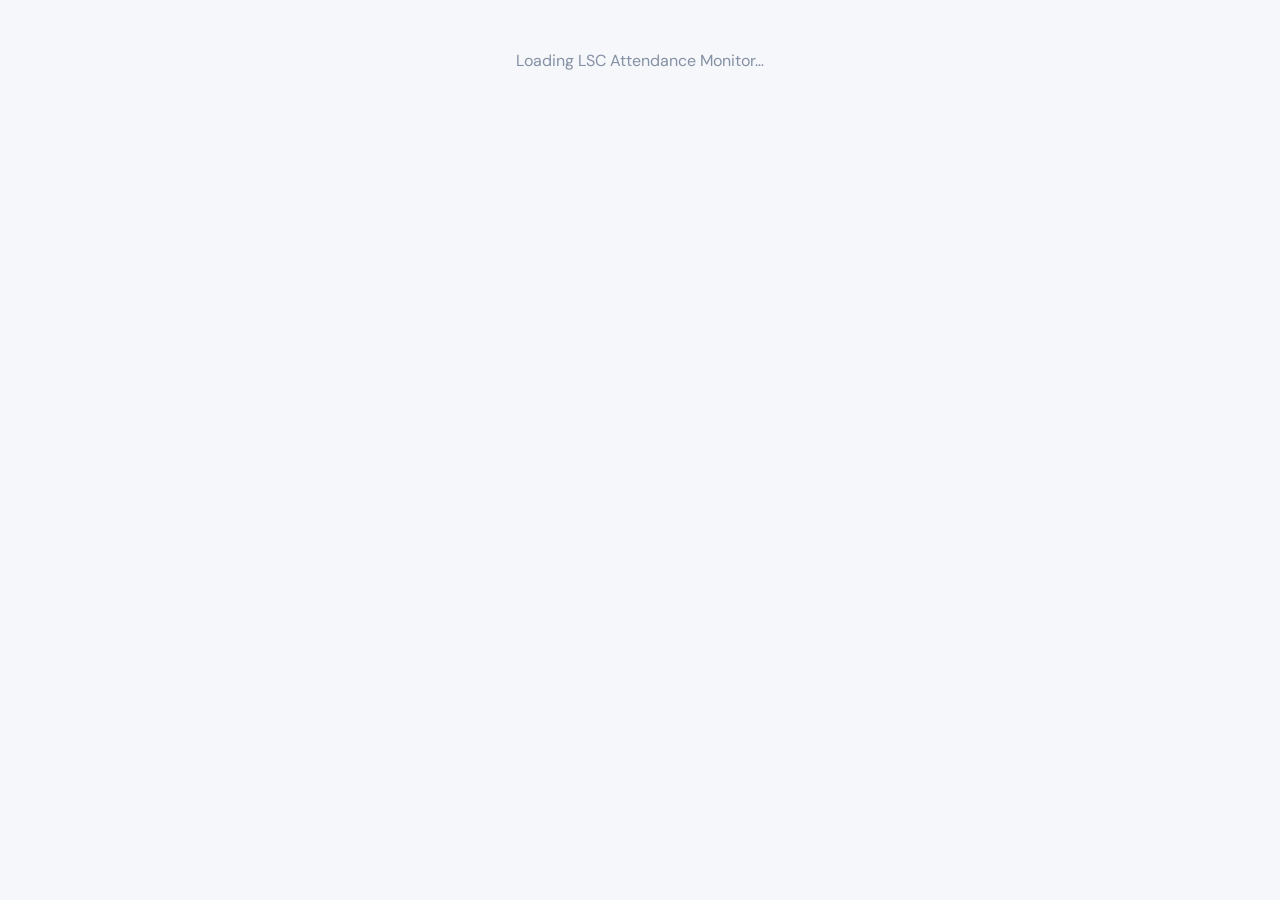
==== index.html @ e9bca082 "Create responsive LSC attendance website shell" ====
<!doctype html>
<html lang="en"><head>
<meta charset="UTF-8"><meta name="viewport" content="width=device-width,initial-scale=1">
<meta name="theme-color" content="#152645"><meta name="description" content="LSC attendance monitoring kiosk and staff dashboard">
<title>LSC Attendance Monitor | BulSU Laboratory High School</title>
<link rel="preconnect" href="https://fonts.googleapis.com"><link rel="preconnect" href="https://fonts.gstatic.com" crossorigin>
<link href="https://fonts.googleapis.com/css2?family=DM+Sans:wght@400;500;600;700;800&family=Outfit:wght@400;500;600;700;800&display=swap" rel="stylesheet">
<style>
:root{--navy:#152645;--navy2:#20365e;--blue:#3d65df;--blueLight:#eaf0ff;--ink:#19273c;--muted:#738099;--edge:#e4eaf3;--surface:#fff;--bg:#f5f7fb;--green:#159c79;--greenLight:#e9fbf5;--orange:#e18c27;--orangeLight:#fff4e7;--radius:18px;font-family:'DM Sans',system-ui,sans-serif;color:var(--ink)}
*{box-sizing:border-box}body{margin:0;background:var(--bg)}button,input,select{font:inherit}button{cursor:pointer}button:disabled{opacity:.5;cursor:not-allowed}input,select{outline:none}input:focus,select:focus{border-color:var(--blue)!important;box-shadow:0 0 0 3px #3d65df1b}a{color:var(--blue)}
h1,h2,h3,p{margin:0}h1,h2,h3,.brand-title{font-family:Outfit,sans-serif}h1{font-size:32px;letter-spacing:-.8px}h2{font-size:24px;letter-spacing:-.45px}h3{font-size:18px}
.muted{color:var(--muted)}.small{font-size:13px}.tiny{font-size:11px}.eyebrow{font-size:11px;letter-spacing:1.7px;text-transform:uppercase;font-weight:800;color:var(--blue)}.strong{font-weight:800}.mono{font-variant-numeric:tabular-nums;font-feature-settings:'tnum'}
.shell{display:flex;min-height:100vh}.sidebar{width:264px;min-width:264px;background:var(--navy);color:#fff;padding:26px 16px;display:flex;flex-direction:column;gap:28px;position:sticky;top:0;height:100vh}.brand{display:flex;align-items:center;gap:12px;padding:5px 12px}.mark{height:44px;width:44px;border-radius:13px;background:linear-gradient(145deg,#fff,#dae6ff);color:#183e85;display:grid;place-items:center;font-family:Outfit;font-size:18px;font-weight:800;box-shadow:0 7px 18px #09162d66;flex-shrink:0}.brand-title{font-size:17px;font-weight:800}.brand-sub{font-size:10px;letter-spacing:.8px;color:#adbddb}.nav-section{color:#89a0c9;padding:8px 13px;font-size:10px;letter-spacing:1.6px;font-weight:800}.nav{display:grid;gap:6px}.nav-btn{background:transparent;border:none;color:#aebcdb;text-align:left;padding:13px 15px;border-radius:11px;display:flex;gap:12px;align-items:center;font-weight:700;font-size:14px;width:100%}.nav-btn:hover{background:#ffffff14;color:#fff}.nav-btn.active{background:#4666bc;color:white}.nav-ico{font-size:18px;width:24px;text-align:center}.sidebar-foot{margin-top:auto;padding:18px 12px;border-top:1px solid #ffffff24}.sidebar-foot .small{color:#aebcdb;line-height:1.5}.side-signout{margin-top:13px;background:#ffffff12;color:#dfe9ff;border:1px solid #ffffff24;border-radius:10px;padding:10px 16px;width:100%;text-align:left}
.main{flex:1;min-width:0}.top{height:82px;background:#fff;border-bottom:1px solid var(--edge);display:flex;justify-content:space-between;align-items:center;padding:0 35px;gap:15px}.top-left{display:flex;align-items:center;gap:10px}.top-title{font-weight:800;font-size:15px}.tag{display:inline-flex;align-items:center;gap:8px;border-radius:99px;background:#eff4fb;color:#425777;padding:9px 13px;font-size:12px;font-weight:800}.tag .dot{width:7px;height:7px;border-radius:50%;background:#27b991}.top-time{font-size:13px;color:#677692;font-weight:700}.content{max-width:1380px;margin:0 auto;padding:32px 36px 50px}.page-header{display:flex;justify-content:space-between;align-items:flex-end;gap:14px;margin-bottom:27px}.page-header p{margin-top:7px;color:var(--muted);font-size:14px}.card{background:var(--surface);border:1px solid var(--edge);border-radius:var(--radius);box-shadow:0 7px 26px #1b34550a}.pad{padding:26px}.btn{border:0;border-radius:11px;background:var(--blue);color:#fff;padding:12px 18px;font-weight:800;display:inline-flex;gap:9px;align-items:center;justify-content:center;font-size:13px}.btn:hover{filter:brightness(.95)}.btn-secondary{background:#edf2fb;color:#345183}.btn-light{background:white;color:var(--navy);border:1px solid #dce4f2}.btn-danger{background:#fff0ef;color:#be3838}.btn-quiet{background:transparent;color:var(--blue)}.field{display:grid;gap:8px;font-size:12px;font-weight:800;color:#647590}.field input,.field select{width:100%;height:46px;background:#fff;border:1px solid #dbe2ee;border-radius:10px;padding:0 14px;color:#213653}.field-row{display:grid;grid-template-columns:1fr 1fr;gap:15px}.form-actions{display:flex;justify-content:flex-end;gap:9px;margin-top:21px}.stats{display:grid;grid-template-columns:repeat(4,1fr);gap:17px}.stat{padding:23px}.stat-ico{height:43px;width:43px;display:grid;place-items:center;background:var(--blueLight);border-radius:12px;color:var(--blue);font-size:20px;margin-bottom:23px}.stat-num{font:800 33px Outfit,sans-serif;letter-spacing:-1px;margin:8px 0}.stat-label{font-size:12px;font-weight:800;color:#77859b}.stat-foot{font-size:11px;color:#8792a7}.two-col{display:grid;grid-template-columns:1.5fr 1fr;gap:20px;margin-top:22px}.section-title{display:flex;align-items:center;justify-content:space-between;gap:12px;margin-bottom:20px}.table-wrap{overflow-x:auto}.table{border-collapse:collapse;width:100%;font-size:13px}.table th{text-align:left;padding:13px 14px;color:#8b97aa;font-size:10px;letter-spacing:1.1px;text-transform:uppercase;background:#f7f9fc;white-space:nowrap}.table td{border-bottom:1px solid #edf0f5;padding:14px;white-space:nowrap}.table tbody tr:last-child td{border-bottom:0}.badge{display:inline-flex;align-items:center;border-radius:999px;padding:6px 11px;background:var(--greenLight);color:#078765;font-weight:800;font-size:11px;letter-spacing:.3px}.badge.out{background:var(--orangeLight);color:#ae6b19}.badge.off{background:#f2f4f7;color:#7e879a}.empty{padding:50px 15px;text-align:center;color:#8490a3}.empty-icon{font-size:40px;margin-bottom:15px}
.kiosk-layout{display:grid;grid-template-columns:minmax(0,1fr) 345px;gap:23px;align-items:start}.kiosk-main{text-align:center;padding:45px clamp(20px,5vw,70px);min-height:560px}.kiosk-icon{width:72px;height:72px;border-radius:19px;display:grid;place-items:center;margin:0 auto 22px;background:#edf3ff;color:#3966de;font-size:30px}.kiosk-main h2{font-size:29px}.kiosk-main>p{margin:10px 0 30px;color:var(--muted);font-size:14px}.id-input{font:800 clamp(24px,3vw,36px) Outfit,sans-serif;text-align:center;letter-spacing:3px;border:2px solid #e3e9f2;width:min(100%,460px);height:80px;border-radius:16px;color:var(--navy);background:#fbfcff}.keypad{display:grid;grid-template-columns:repeat(3,1fr);gap:11px;margin:19px auto 20px;max-width:360px}.key{border:1px solid #e0e6f0;background:#fff;color:#27405d;border-radius:12px;height:54px;font:800 21px Outfit,sans-serif;box-shadow:0 2px 4px #1a33480b}.key:hover{background:#f1f5ff}.key.alt{background:#eef2f8;font-size:14px}.btn-record{height:55px;min-width:260px;font-size:15px}.kiosk-side{padding:25px}.kiosk-side h3{margin-bottom:16px}.info{display:flex;align-items:flex-start;gap:12px;margin-bottom:22px}.info .bubble{height:37px;width:37px;border-radius:10px;background:#edf2fc;color:var(--blue);display:grid;place-items:center;flex:none}.info strong{font-size:13px}.info p{font-size:12px;color:var(--muted);margin-top:5px;line-height:1.6}.result{border-radius:14px;padding:22px;margin:23px auto 0;max-width:470px;text-align:left;background:var(--greenLight);border:1px solid #c4efdf}.result.out{background:var(--orangeLight);border-color:#ffe0b2}.result.err{background:#fff0f0;border-color:#fad7d7}.result .result-title{font:800 23px Outfit}.result .result-meta{font-size:13px;line-height:1.65;margin-top:8px}
.toolbar{display:flex;gap:10px;align-items:end;flex-wrap:wrap;margin-bottom:20px}.toolbar .field{min-width:200px}.toolbar .search{flex:1;min-width:180px}.tools-gap{flex:1}.table-actions{display:flex;gap:6px}.linkbtn{border:0;background:#eef3fc;border-radius:8px;color:#395a9a;font-weight:800;padding:7px 11px;font-size:11px}.notice{border:1px solid #d6e2f4;border-radius:12px;background:#f0f5ff;color:#4b6489;padding:14px 18px;font-size:12px;line-height:1.6}.notice.warn{background:#fff9ed;border-color:#f5e6be;color:#946d2f}.stack{display:grid;gap:17px}.log-ribbon{background:var(--navy);color:#fff;border-radius:16px;padding:25px;display:flex;justify-content:space-between;align-items:center;gap:12px}.log-ribbon p{color:#b0c2e1;font-size:13px;margin-top:8px}.login{min-height:100vh;display:grid;grid-template-columns:1fr 1fr}.login-art{background:linear-gradient(130deg,#112341,#203e77 65%,#325fc3);color:#fff;min-height:100vh;padding:64px;display:flex;flex-direction:column;justify-content:space-between;position:relative;overflow:hidden}.login-art:after{content:"";width:520px;height:520px;border:90px solid #ffffff0a;border-radius:50%;position:absolute;right:-210px;bottom:-250px}.login-art .big{font:800 clamp(37px,4.5vw,65px)/1.05 Outfit,sans-serif;letter-spacing:-2px;max-width:550px;margin:20px 0}.login-art p{max-width:420px;color:#b8cbea;line-height:1.7}.login-side{min-height:100vh;display:grid;place-items:center;padding:32px}.login-box{width:min(100%,420px)}.login-box h1{margin:16px 0 10px}.login-box>p{color:var(--muted);font-size:14px;line-height:1.6;margin-bottom:28px}.login-box form{display:grid;gap:18px}.login-box .btn{width:100%;height:49px}.login-footer{font-size:11px;color:#8794a9;line-height:1.6;margin-top:23px}.hidden{display:none!important}.hamb{display:none}.modal-backdrop{position:fixed;inset:0;background:#11234185;z-index:20;display:grid;place-items:center;padding:20px}.modal{width:min(100%,530px);max-height:90vh;overflow:auto;background:#fff;border-radius:20px;padding:27px;box-shadow:0 20px 60px #050d1d50}.modal-header{display:flex;align-items:center;justify-content:space-between;margin-bottom:24px}.modal-close{border:0;background:#eef1f7;color:#426080;border-radius:8px;padding:7px 12px}.toast{position:fixed;right:22px;bottom:22px;max-width:400px;z-index:40;background:#1a335c;color:#fff;box-shadow:0 12px 40px #182d4850;border-radius:12px;padding:16px 20px;font-size:13px}.toast.err{background:#ac4141}
@media(max-width:1100px){.stats{grid-template-columns:repeat(2,1fr)}.two-col,.kiosk-layout{grid-template-columns:1fr}.kiosk-side{display:grid;grid-template-columns:repeat(3,1fr);gap:18px}.kiosk-side h3{grid-column:1/-1}.content{padding:28px 22px}.sidebar{width:230px;min-width:230px}}
@media(max-width:760px){.sidebar{position:fixed;z-index:12;transform:translateX(-100%);transition:transform .2s}.sidebar.open{transform:none}.hamb{display:block;background:#eff3fa;border:0;border-radius:10px;padding:9px}.top{padding:0 17px;height:70px}.top .tag{display:none}.content{padding:22px 15px}.page-header{align-items:flex-start;flex-direction:column}.stats{gap:10px}.stat{padding:18px}.stat-num{font-size:28px}.kiosk-main{padding:30px 17px;min-height:0}.kiosk-side{display:block}.login{grid-template-columns:1fr}.login-art{min-height:0;padding:35px 27px}.login-art .big{font-size:29px;letter-spacing:-1px}.login-art p,.login-art .art-bottom{display:none}.login-side{min-height:65vh}.login-box h1{font-size:28px}.field-row{grid-template-columns:1fr}.top-time{font-size:11px}}
</style>
</head><body><div id="app" aria-live="polite"><div class="empty">Loading LSC Attendance Monitor…</div></div>
<script type="module" src="./app.js"></script></body></html>
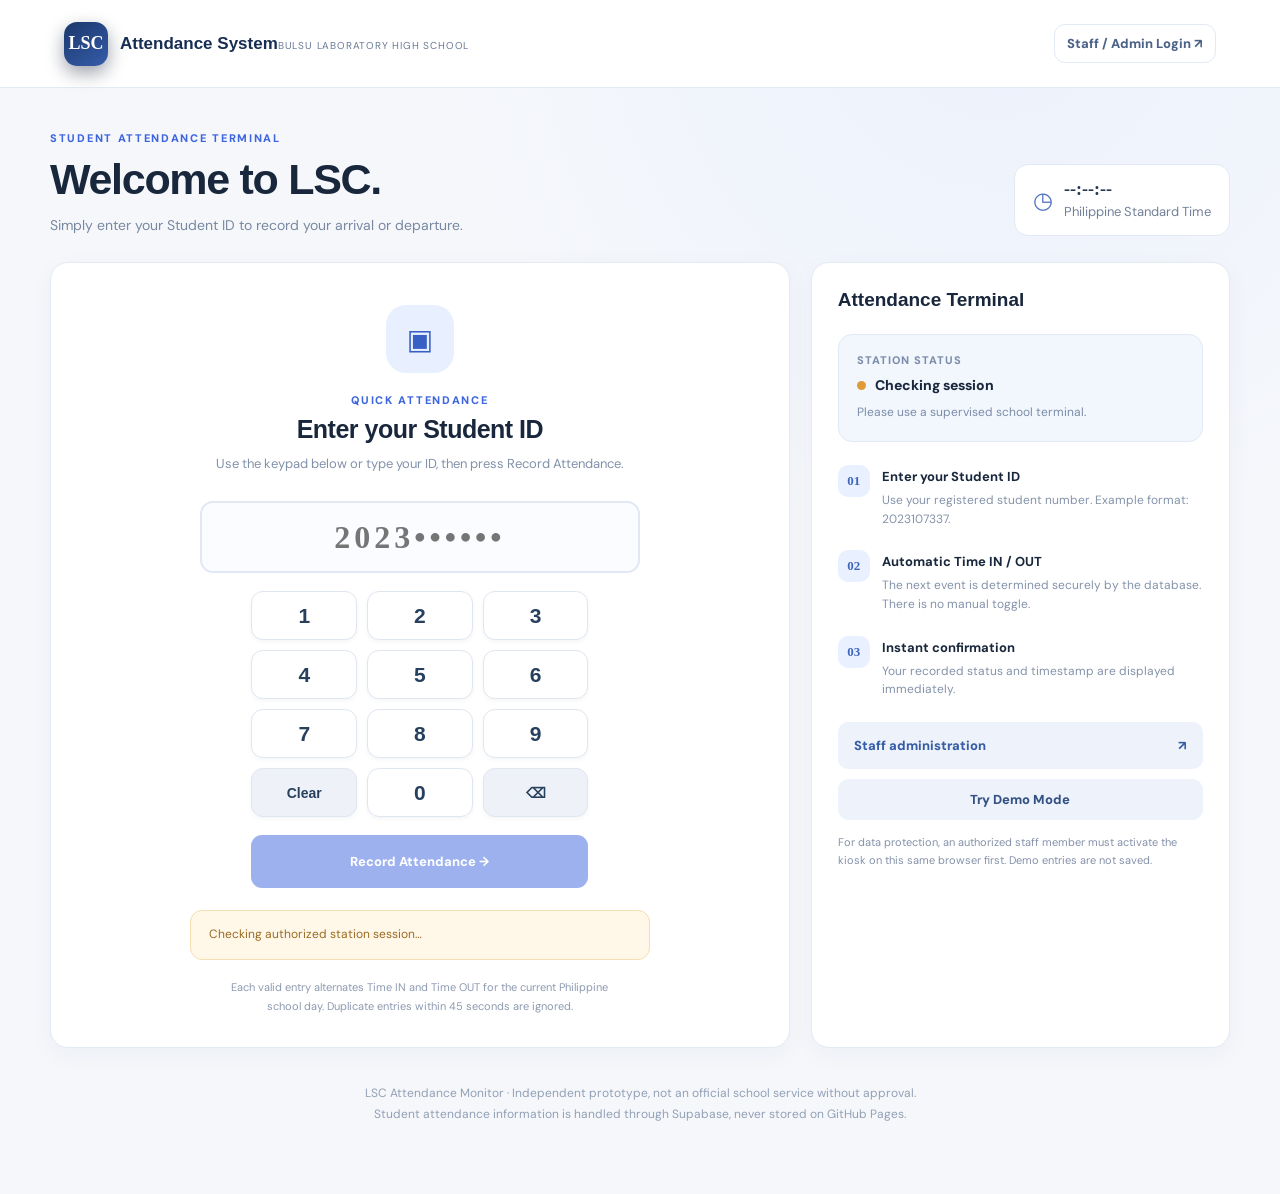
==== commit e2a02ca1: "Make homepage open student attendance; keep staff admin at login.html" ====
--- a/index.html
+++ b/index.html
@@ -1,21 +1,10 @@
 <!doctype html>
 <html lang="en"><head>
-<meta charset="UTF-8"><meta name="viewport" content="width=device-width,initial-scale=1">
-<meta name="theme-color" content="#152645"><meta name="description" content="LSC attendance monitoring kiosk and staff dashboard">
-<title>LSC Attendance Monitor | BulSU Laboratory High School</title>
-<link rel="preconnect" href="https://fonts.googleapis.com"><link rel="preconnect" href="https://fonts.gstatic.com" crossorigin>
-<link href="https://fonts.googleapis.com/css2?family=DM+Sans:wght@400;500;600;700;800&family=Outfit:wght@400;500;600;700;800&display=swap" rel="stylesheet">
-<style>
-:root{--navy:#152645;--navy2:#20365e;--blue:#3d65df;--blueLight:#eaf0ff;--ink:#19273c;--muted:#738099;--edge:#e4eaf3;--surface:#fff;--bg:#f5f7fb;--green:#159c79;--greenLight:#e9fbf5;--orange:#e18c27;--orangeLight:#fff4e7;--radius:18px;font-family:'DM Sans',system-ui,sans-serif;color:var(--ink)}
-*{box-sizing:border-box}body{margin:0;background:var(--bg)}button,input,select{font:inherit}button{cursor:pointer}button:disabled{opacity:.5;cursor:not-allowed}input,select{outline:none}input:focus,select:focus{border-color:var(--blue)!important;box-shadow:0 0 0 3px #3d65df1b}a{color:var(--blue)}
-h1,h2,h3,p{margin:0}h1,h2,h3,.brand-title{font-family:Outfit,sans-serif}h1{font-size:32px;letter-spacing:-.8px}h2{font-size:24px;letter-spacing:-.45px}h3{font-size:18px}
-.muted{color:var(--muted)}.small{font-size:13px}.tiny{font-size:11px}.eyebrow{font-size:11px;letter-spacing:1.7px;text-transform:uppercase;font-weight:800;color:var(--blue)}.strong{font-weight:800}.mono{font-variant-numeric:tabular-nums;font-feature-settings:'tnum'}
-.shell{display:flex;min-height:100vh}.sidebar{width:264px;min-width:264px;background:var(--navy);color:#fff;padding:26px 16px;display:flex;flex-direction:column;gap:28px;position:sticky;top:0;height:100vh}.brand{display:flex;align-items:center;gap:12px;padding:5px 12px}.mark{height:44px;width:44px;border-radius:13px;background:linear-gradient(145deg,#fff,#dae6ff);color:#183e85;display:grid;place-items:center;font-family:Outfit;font-size:18px;font-weight:800;box-shadow:0 7px 18px #09162d66;flex-shrink:0}.brand-title{font-size:17px;font-weight:800}.brand-sub{font-size:10px;letter-spacing:.8px;color:#adbddb}.nav-section{color:#89a0c9;padding:8px 13px;font-size:10px;letter-spacing:1.6px;font-weight:800}.nav{display:grid;gap:6px}.nav-btn{background:transparent;border:none;color:#aebcdb;text-align:left;padding:13px 15px;border-radius:11px;display:flex;gap:12px;align-items:center;font-weight:700;font-size:14px;width:100%}.nav-btn:hover{background:#ffffff14;color:#fff}.nav-btn.active{background:#4666bc;color:white}.nav-ico{font-size:18px;width:24px;text-align:center}.sidebar-foot{margin-top:auto;padding:18px 12px;border-top:1px solid #ffffff24}.sidebar-foot .small{color:#aebcdb;line-height:1.5}.side-signout{margin-top:13px;background:#ffffff12;color:#dfe9ff;border:1px solid #ffffff24;border-radius:10px;padding:10px 16px;width:100%;text-align:left}
-.main{flex:1;min-width:0}.top{height:82px;background:#fff;border-bottom:1px solid var(--edge);display:flex;justify-content:space-between;align-items:center;padding:0 35px;gap:15px}.top-left{display:flex;align-items:center;gap:10px}.top-title{font-weight:800;font-size:15px}.tag{display:inline-flex;align-items:center;gap:8px;border-radius:99px;background:#eff4fb;color:#425777;padding:9px 13px;font-size:12px;font-weight:800}.tag .dot{width:7px;height:7px;border-radius:50%;background:#27b991}.top-time{font-size:13px;color:#677692;font-weight:700}.content{max-width:1380px;margin:0 auto;padding:32px 36px 50px}.page-header{display:flex;justify-content:space-between;align-items:flex-end;gap:14px;margin-bottom:27px}.page-header p{margin-top:7px;color:var(--muted);font-size:14px}.card{background:var(--surface);border:1px solid var(--edge);border-radius:var(--radius);box-shadow:0 7px 26px #1b34550a}.pad{padding:26px}.btn{border:0;border-radius:11px;background:var(--blue);color:#fff;padding:12px 18px;font-weight:800;display:inline-flex;gap:9px;align-items:center;justify-content:center;font-size:13px}.btn:hover{filter:brightness(.95)}.btn-secondary{background:#edf2fb;color:#345183}.btn-light{background:white;color:var(--navy);border:1px solid #dce4f2}.btn-danger{background:#fff0ef;color:#be3838}.btn-quiet{background:transparent;color:var(--blue)}.field{display:grid;gap:8px;font-size:12px;font-weight:800;color:#647590}.field input,.field select{width:100%;height:46px;background:#fff;border:1px solid #dbe2ee;border-radius:10px;padding:0 14px;color:#213653}.field-row{display:grid;grid-template-columns:1fr 1fr;gap:15px}.form-actions{display:flex;justify-content:flex-end;gap:9px;margin-top:21px}.stats{display:grid;grid-template-columns:repeat(4,1fr);gap:17px}.stat{padding:23px}.stat-ico{height:43px;width:43px;display:grid;place-items:center;background:var(--blueLight);border-radius:12px;color:var(--blue);font-size:20px;margin-bottom:23px}.stat-num{font:800 33px Outfit,sans-serif;letter-spacing:-1px;margin:8px 0}.stat-label{font-size:12px;font-weight:800;color:#77859b}.stat-foot{font-size:11px;color:#8792a7}.two-col{display:grid;grid-template-columns:1.5fr 1fr;gap:20px;margin-top:22px}.section-title{display:flex;align-items:center;justify-content:space-between;gap:12px;margin-bottom:20px}.table-wrap{overflow-x:auto}.table{border-collapse:collapse;width:100%;font-size:13px}.table th{text-align:left;padding:13px 14px;color:#8b97aa;font-size:10px;letter-spacing:1.1px;text-transform:uppercase;background:#f7f9fc;white-space:nowrap}.table td{border-bottom:1px solid #edf0f5;padding:14px;white-space:nowrap}.table tbody tr:last-child td{border-bottom:0}.badge{display:inline-flex;align-items:center;border-radius:999px;padding:6px 11px;background:var(--greenLight);color:#078765;font-weight:800;font-size:11px;letter-spacing:.3px}.badge.out{background:var(--orangeLight);color:#ae6b19}.badge.off{background:#f2f4f7;color:#7e879a}.empty{padding:50px 15px;text-align:center;color:#8490a3}.empty-icon{font-size:40px;margin-bottom:15px}
-.kiosk-layout{display:grid;grid-template-columns:minmax(0,1fr) 345px;gap:23px;align-items:start}.kiosk-main{text-align:center;padding:45px clamp(20px,5vw,70px);min-height:560px}.kiosk-icon{width:72px;height:72px;border-radius:19px;display:grid;place-items:center;margin:0 auto 22px;background:#edf3ff;color:#3966de;font-size:30px}.kiosk-main h2{font-size:29px}.kiosk-main>p{margin:10px 0 30px;color:var(--muted);font-size:14px}.id-input{font:800 clamp(24px,3vw,36px) Outfit,sans-serif;text-align:center;letter-spacing:3px;border:2px solid #e3e9f2;width:min(100%,460px);height:80px;border-radius:16px;color:var(--navy);background:#fbfcff}.keypad{display:grid;grid-template-columns:repeat(3,1fr);gap:11px;margin:19px auto 20px;max-width:360px}.key{border:1px solid #e0e6f0;background:#fff;color:#27405d;border-radius:12px;height:54px;font:800 21px Outfit,sans-serif;box-shadow:0 2px 4px #1a33480b}.key:hover{background:#f1f5ff}.key.alt{background:#eef2f8;font-size:14px}.btn-record{height:55px;min-width:260px;font-size:15px}.kiosk-side{padding:25px}.kiosk-side h3{margin-bottom:16px}.info{display:flex;align-items:flex-start;gap:12px;margin-bottom:22px}.info .bubble{height:37px;width:37px;border-radius:10px;background:#edf2fc;color:var(--blue);display:grid;place-items:center;flex:none}.info strong{font-size:13px}.info p{font-size:12px;color:var(--muted);margin-top:5px;line-height:1.6}.result{border-radius:14px;padding:22px;margin:23px auto 0;max-width:470px;text-align:left;background:var(--greenLight);border:1px solid #c4efdf}.result.out{background:var(--orangeLight);border-color:#ffe0b2}.result.err{background:#fff0f0;border-color:#fad7d7}.result .result-title{font:800 23px Outfit}.result .result-meta{font-size:13px;line-height:1.65;margin-top:8px}
-.toolbar{display:flex;gap:10px;align-items:end;flex-wrap:wrap;margin-bottom:20px}.toolbar .field{min-width:200px}.toolbar .search{flex:1;min-width:180px}.tools-gap{flex:1}.table-actions{display:flex;gap:6px}.linkbtn{border:0;background:#eef3fc;border-radius:8px;color:#395a9a;font-weight:800;padding:7px 11px;font-size:11px}.notice{border:1px solid #d6e2f4;border-radius:12px;background:#f0f5ff;color:#4b6489;padding:14px 18px;font-size:12px;line-height:1.6}.notice.warn{background:#fff9ed;border-color:#f5e6be;color:#946d2f}.stack{display:grid;gap:17px}.log-ribbon{background:var(--navy);color:#fff;border-radius:16px;padding:25px;display:flex;justify-content:space-between;align-items:center;gap:12px}.log-ribbon p{color:#b0c2e1;font-size:13px;margin-top:8px}.login{min-height:100vh;display:grid;grid-template-columns:1fr 1fr}.login-art{background:linear-gradient(130deg,#112341,#203e77 65%,#325fc3);color:#fff;min-height:100vh;padding:64px;display:flex;flex-direction:column;justify-content:space-between;position:relative;overflow:hidden}.login-art:after{content:"";width:520px;height:520px;border:90px solid #ffffff0a;border-radius:50%;position:absolute;right:-210px;bottom:-250px}.login-art .big{font:800 clamp(37px,4.5vw,65px)/1.05 Outfit,sans-serif;letter-spacing:-2px;max-width:550px;margin:20px 0}.login-art p{max-width:420px;color:#b8cbea;line-height:1.7}.login-side{min-height:100vh;display:grid;place-items:center;padding:32px}.login-box{width:min(100%,420px)}.login-box h1{margin:16px 0 10px}.login-box>p{color:var(--muted);font-size:14px;line-height:1.6;margin-bottom:28px}.login-box form{display:grid;gap:18px}.login-box .btn{width:100%;height:49px}.login-footer{font-size:11px;color:#8794a9;line-height:1.6;margin-top:23px}.hidden{display:none!important}.hamb{display:none}.modal-backdrop{position:fixed;inset:0;background:#11234185;z-index:20;display:grid;place-items:center;padding:20px}.modal{width:min(100%,530px);max-height:90vh;overflow:auto;background:#fff;border-radius:20px;padding:27px;box-shadow:0 20px 60px #050d1d50}.modal-header{display:flex;align-items:center;justify-content:space-between;margin-bottom:24px}.modal-close{border:0;background:#eef1f7;color:#426080;border-radius:8px;padding:7px 12px}.toast{position:fixed;right:22px;bottom:22px;max-width:400px;z-index:40;background:#1a335c;color:#fff;box-shadow:0 12px 40px #182d4850;border-radius:12px;padding:16px 20px;font-size:13px}.toast.err{background:#ac4141}
-@media(max-width:1100px){.stats{grid-template-columns:repeat(2,1fr)}.two-col,.kiosk-layout{grid-template-columns:1fr}.kiosk-side{display:grid;grid-template-columns:repeat(3,1fr);gap:18px}.kiosk-side h3{grid-column:1/-1}.content{padding:28px 22px}.sidebar{width:230px;min-width:230px}}
-@media(max-width:760px){.sidebar{position:fixed;z-index:12;transform:translateX(-100%);transition:transform .2s}.sidebar.open{transform:none}.hamb{display:block;background:#eff3fa;border:0;border-radius:10px;padding:9px}.top{padding:0 17px;height:70px}.top .tag{display:none}.content{padding:22px 15px}.page-header{align-items:flex-start;flex-direction:column}.stats{gap:10px}.stat{padding:18px}.stat-num{font-size:28px}.kiosk-main{padding:30px 17px;min-height:0}.kiosk-side{display:block}.login{grid-template-columns:1fr}.login-art{min-height:0;padding:35px 27px}.login-art .big{font-size:29px;letter-spacing:-1px}.login-art p,.login-art .art-bottom{display:none}.login-side{min-height:65vh}.login-box h1{font-size:28px}.field-row{grid-template-columns:1fr}.top-time{font-size:11px}}
-</style>
-</head><body><div id="app" aria-live="polite"><div class="empty">Loading LSC Attendance Monitor…</div></div>
-<script type="module" src="./app.js"></script></body></html>+<meta charset="utf-8"><meta name="viewport" content="width=device-width,initial-scale=1">
+<meta http-equiv="refresh" content="0; url=student.html">
+<title>LSC Student Attendance</title>
+<script>window.location.replace('./student.html'+window.location.search+window.location.hash);</script>
+</head><body style="font-family:system-ui;background:#f5f7fb;color:#24395e;text-align:center;padding:60px">
+<p>Opening the Student Attendance terminal…</p>
+<p><a href="./student.html">Continue to Student Time IN / OUT</a> · <a href="./login.html">Staff Login</a></p>
+</body></html>
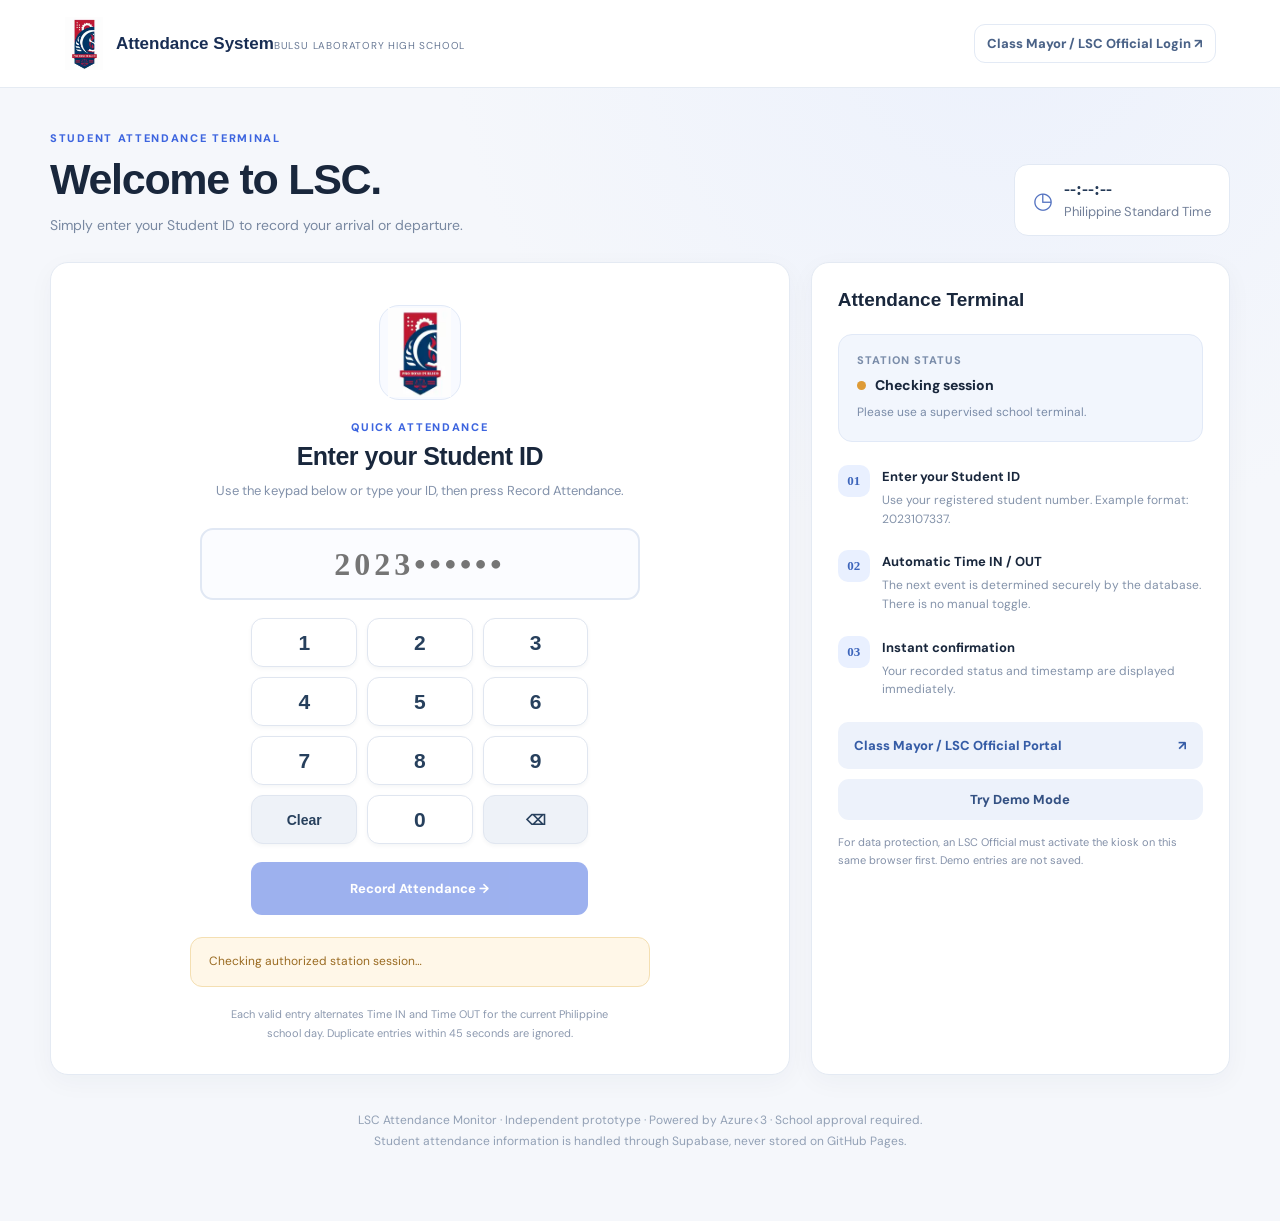
==== commit 31bf6131: "Polish LSC portal branding and role labels" ====
--- a/index.html
+++ b/index.html
@@ -3,8 +3,9 @@
 <meta charset="utf-8"><meta name="viewport" content="width=device-width,initial-scale=1">
 <meta http-equiv="refresh" content="0; url=student.html">
 <title>LSC Student Attendance</title>
+<link rel="icon" type="image/webp" href="./assets/lsc-logo.webp">
 <script>window.location.replace('./student.html'+window.location.search+window.location.hash);</script>
 </head><body style="font-family:system-ui;background:#f5f7fb;color:#24395e;text-align:center;padding:60px">
 <p>Opening the Student Attendance terminal…</p>
-<p><a href="./student.html">Continue to Student Time IN / OUT</a> · <a href="./login.html">Staff Login</a></p>
+<p><a href="./student.html">Continue to Student Time IN / OUT</a> · <a href="./login.html">Class Mayor / LSC Official Login</a></p>
 </body></html>
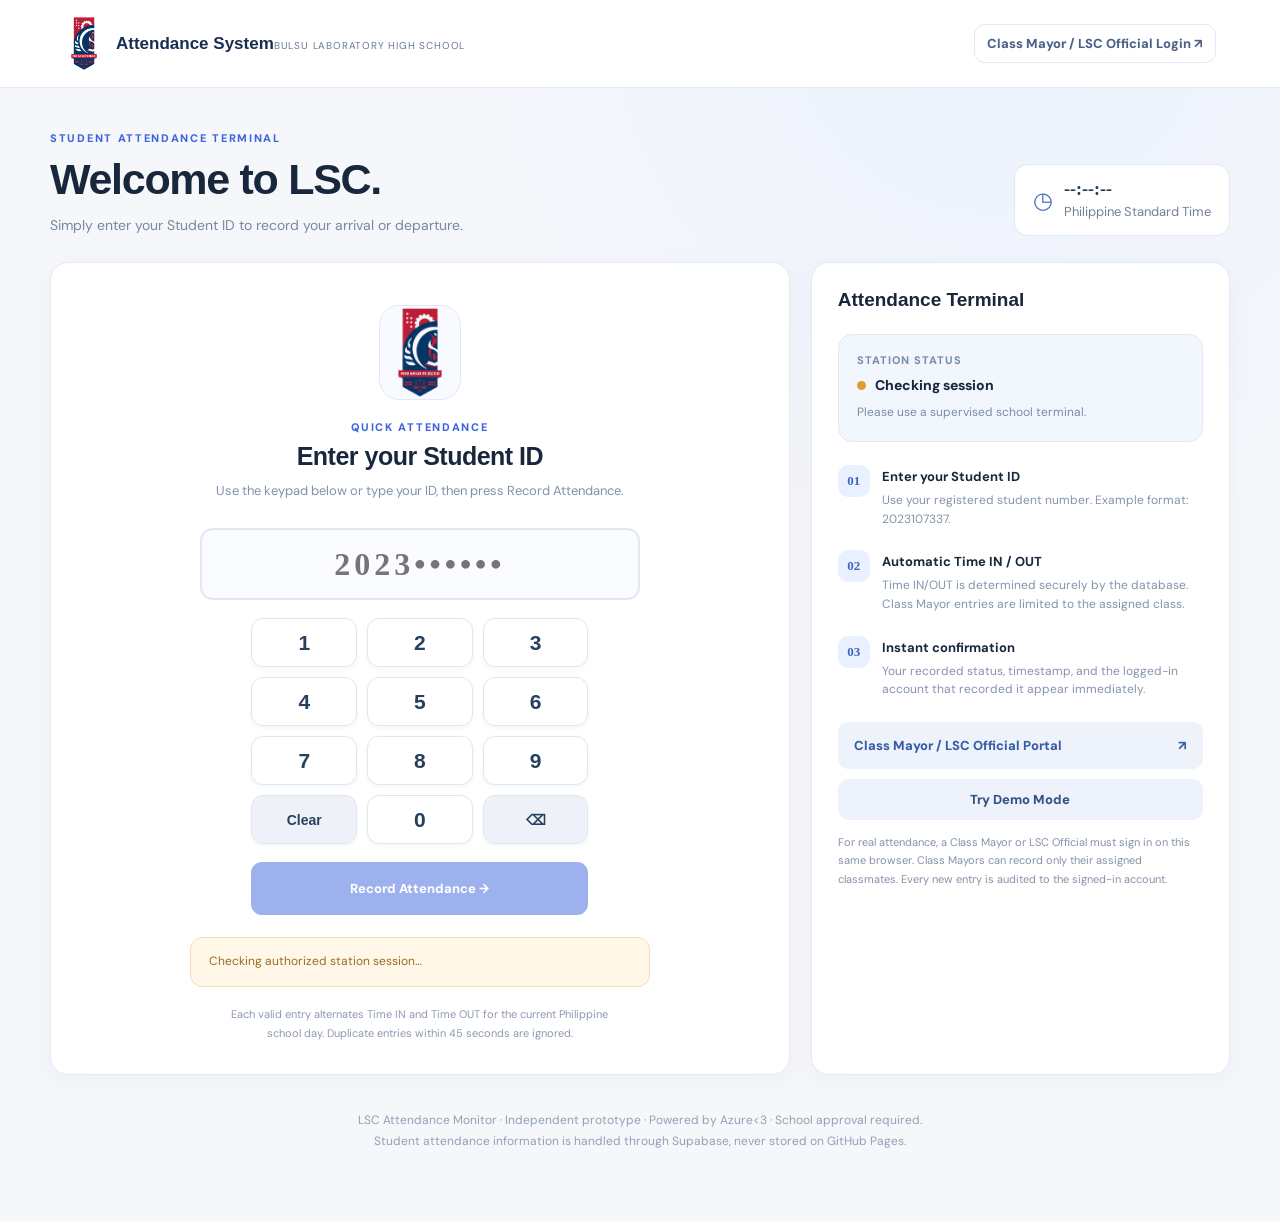
==== commit cb155e8f: "Use new transparent LSC crest on attendance website" ====
--- a/index.html
+++ b/index.html
@@ -3,7 +3,7 @@
 <meta charset="utf-8"><meta name="viewport" content="width=device-width,initial-scale=1">
 <meta http-equiv="refresh" content="0; url=student.html">
 <title>LSC Student Attendance</title>
-<link rel="icon" type="image/webp" href="./assets/lsc-logo.webp">
+<link rel="icon" type="image/png" href="./assets/lsc-crest-transparent.png?v=2">
 <script>window.location.replace('./student.html'+window.location.search+window.location.hash);</script>
 </head><body style="font-family:system-ui;background:#f5f7fb;color:#24395e;text-align:center;padding:60px">
 <p>Opening the Student Attendance terminal…</p>
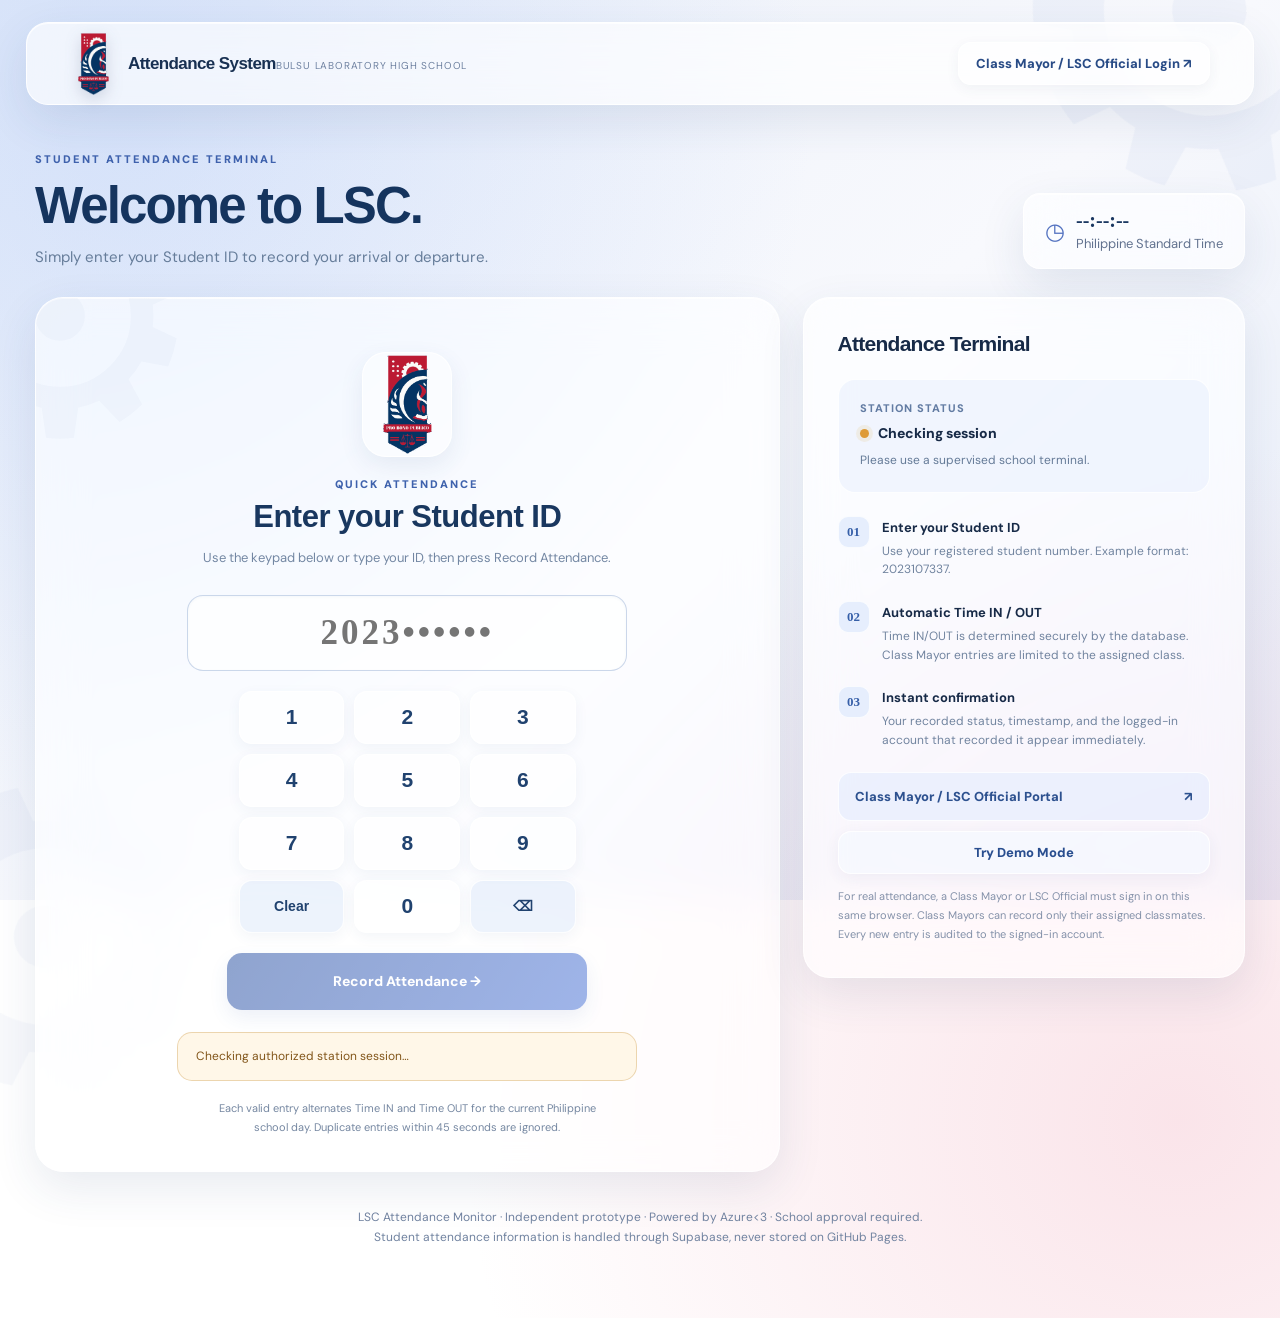
==== commit 59646c77: "Apply newly supplied LSC crest to index.html" ====
--- a/index.html
+++ b/index.html
@@ -3,7 +3,7 @@
 <meta charset="utf-8"><meta name="viewport" content="width=device-width,initial-scale=1">
 <meta http-equiv="refresh" content="0; url=student.html">
 <title>LSC Student Attendance</title>
-<link rel="icon" type="image/png" href="./assets/lsc-crest-transparent.png?v=2">
+<link rel="icon" type="image/png" href="./assets/lsc-glass-logo.png?v=2">
 <script>window.location.replace('./student.html'+window.location.search+window.location.hash);</script>
 </head><body style="font-family:system-ui;background:#f5f7fb;color:#24395e;text-align:center;padding:60px">
 <p>Opening the Student Attendance terminal…</p>
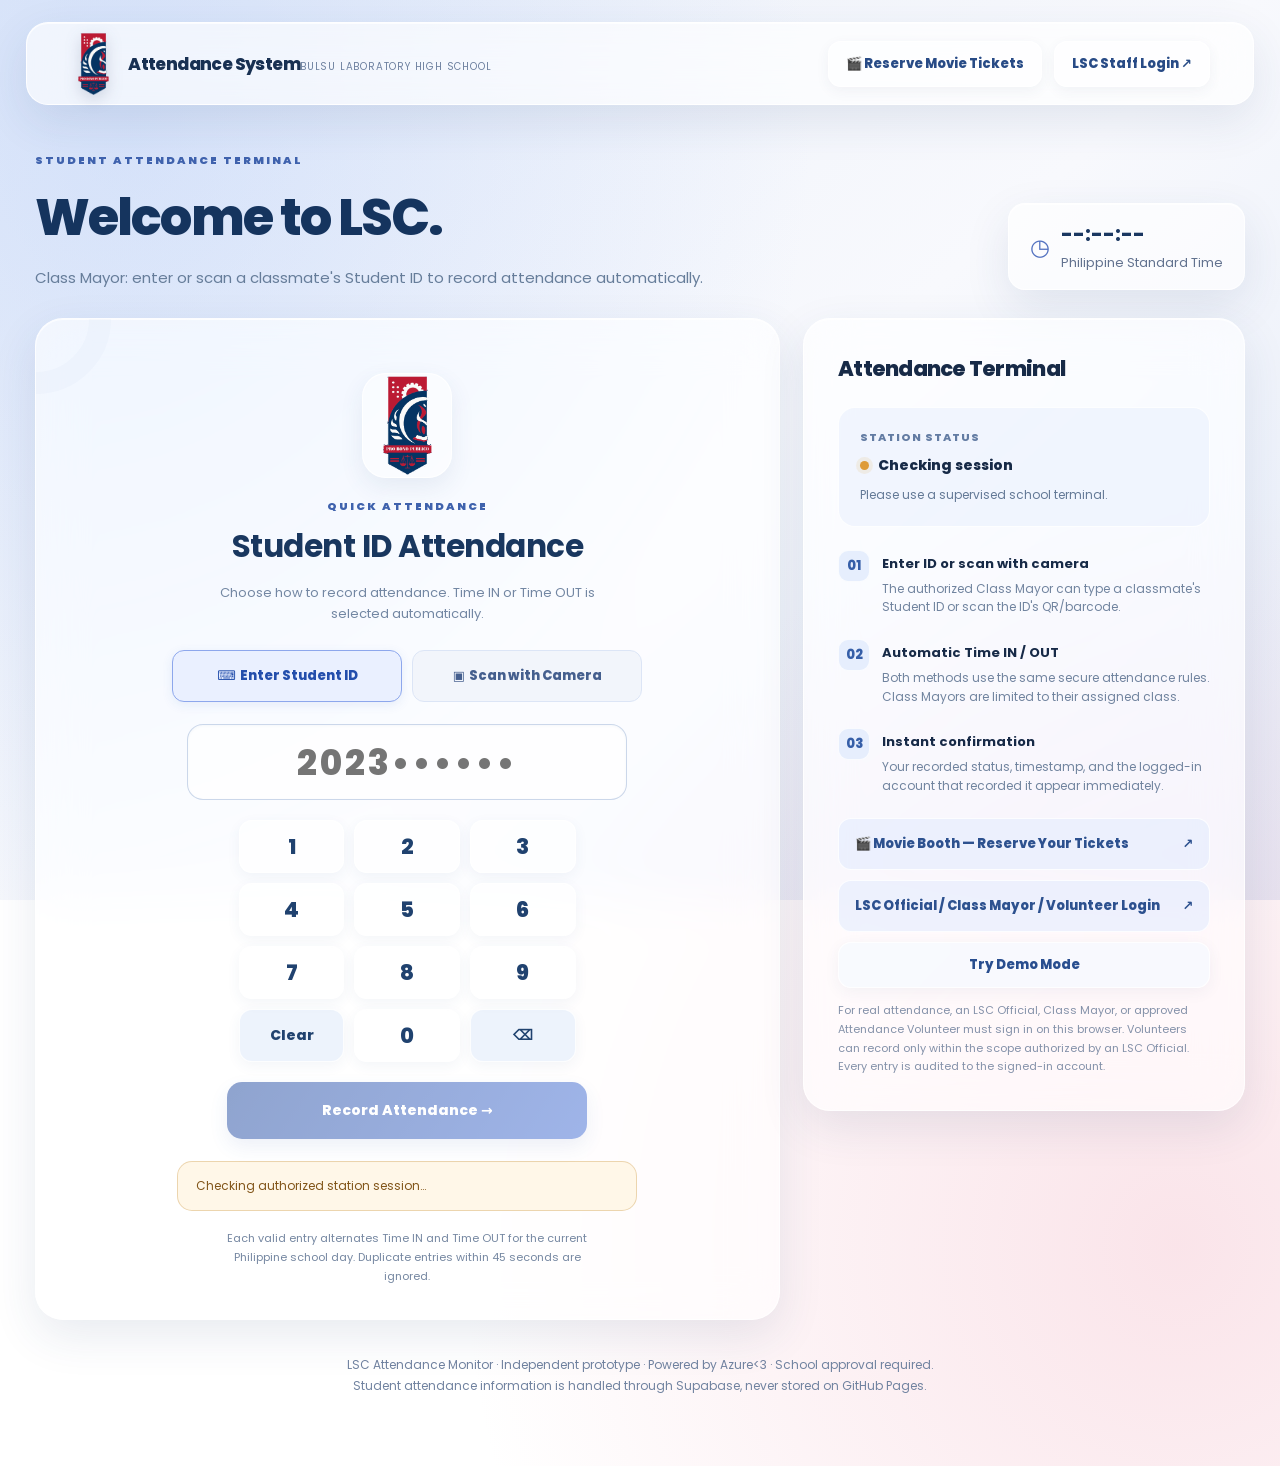
==== commit 43a0a694: "Use Poppins as the site-wide font" ====
--- a/index.html
+++ b/index.html
@@ -5,7 +5,7 @@
 <title>LSC Student Attendance</title>
 <link rel="icon" type="image/png" href="./assets/lsc-glass-logo.png?v=2">
 <script>window.location.replace('./student.html'+window.location.search+window.location.hash);</script>
-</head><body style="font-family:system-ui;background:#f5f7fb;color:#24395e;text-align:center;padding:60px">
+</head><body style="font-family:Poppins,system-ui;background:#f5f7fb;color:#24395e;text-align:center;padding:60px">
 <p>Opening the Student Attendance terminal…</p>
 <p><a href="./student.html">Continue to Student Time IN / OUT</a> · <a href="./login.html">Class Mayor / LSC Official Login</a></p>
 </body></html>
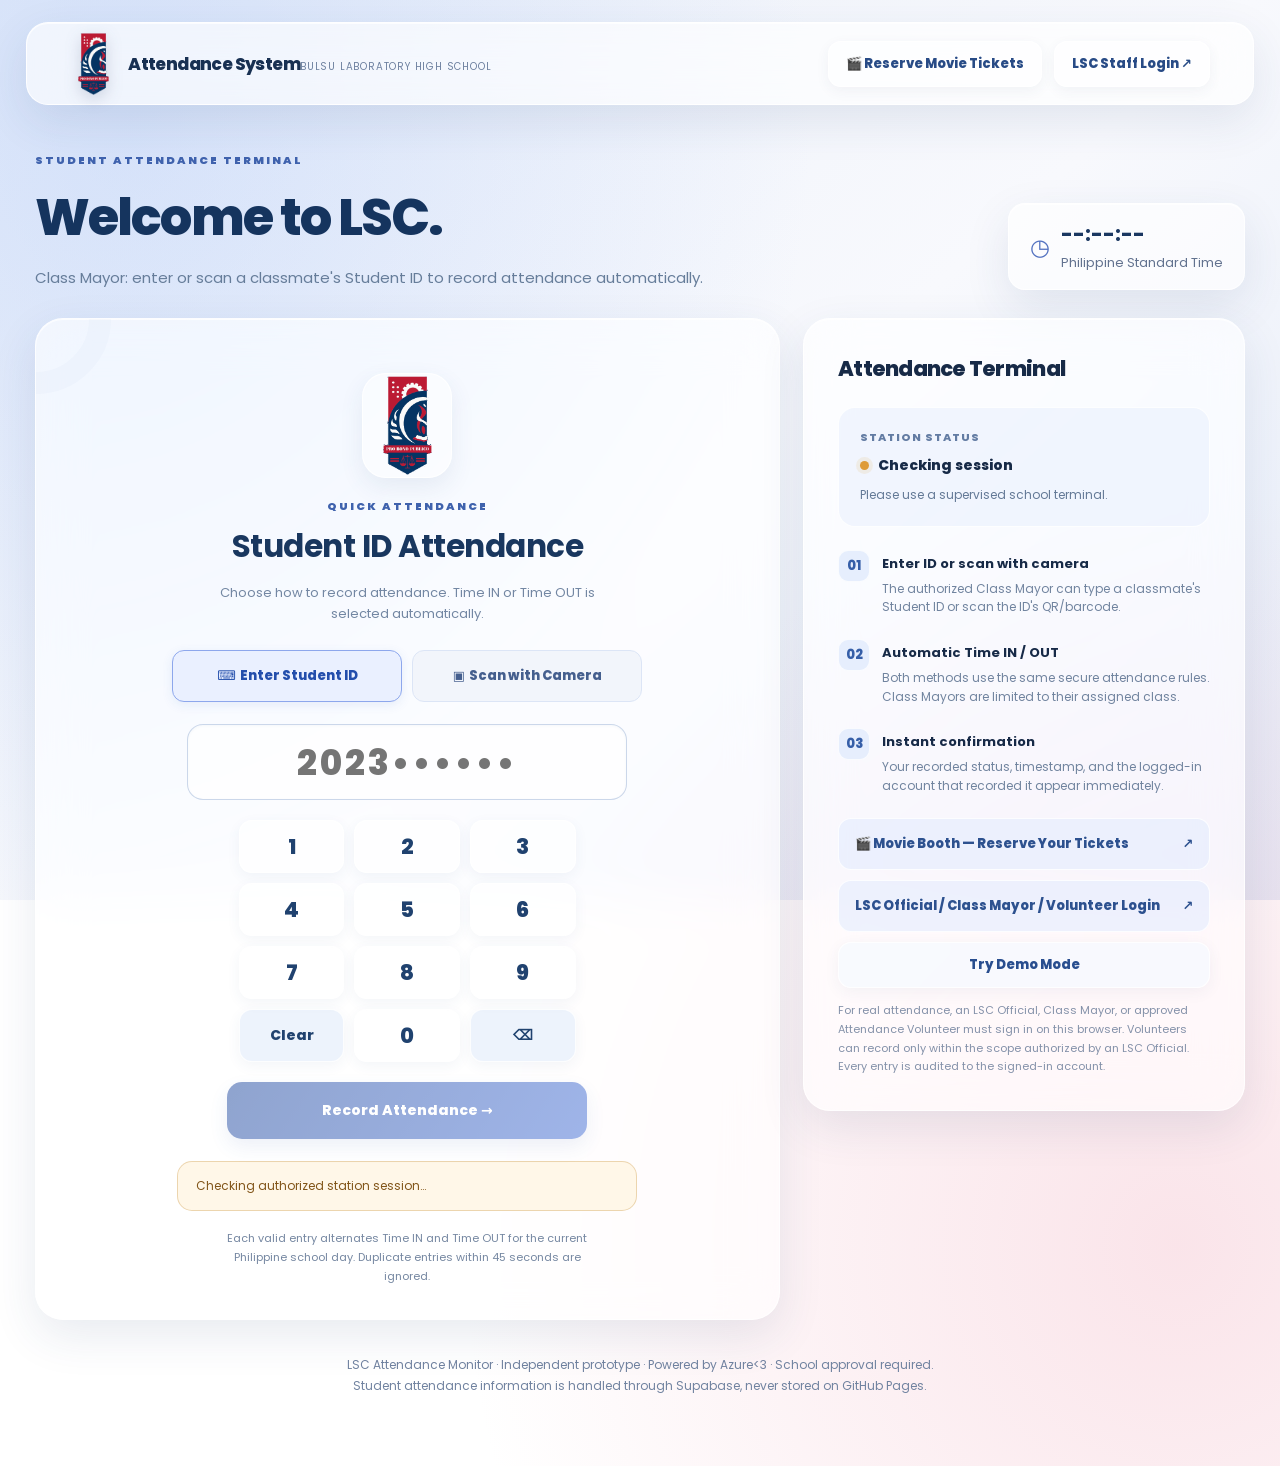
==== commit cc2dd853: "Load Poppins on the landing redirect page" ====
--- a/index.html
+++ b/index.html
@@ -3,6 +3,7 @@
 <meta charset="utf-8"><meta name="viewport" content="width=device-width,initial-scale=1">
 <meta http-equiv="refresh" content="0; url=student.html">
 <title>LSC Student Attendance</title>
+<link rel="preconnect" href="https://fonts.googleapis.com"><link rel="preconnect" href="https://fonts.gstatic.com" crossorigin><link href="https://fonts.googleapis.com/css2?family=Poppins:wght@400;500;600;700;800&display=swap" rel="stylesheet">
 <link rel="icon" type="image/png" href="./assets/lsc-glass-logo.png?v=2">
 <script>window.location.replace('./student.html'+window.location.search+window.location.hash);</script>
 </head><body style="font-family:Poppins,system-ui;background:#f5f7fb;color:#24395e;text-align:center;padding:60px">
